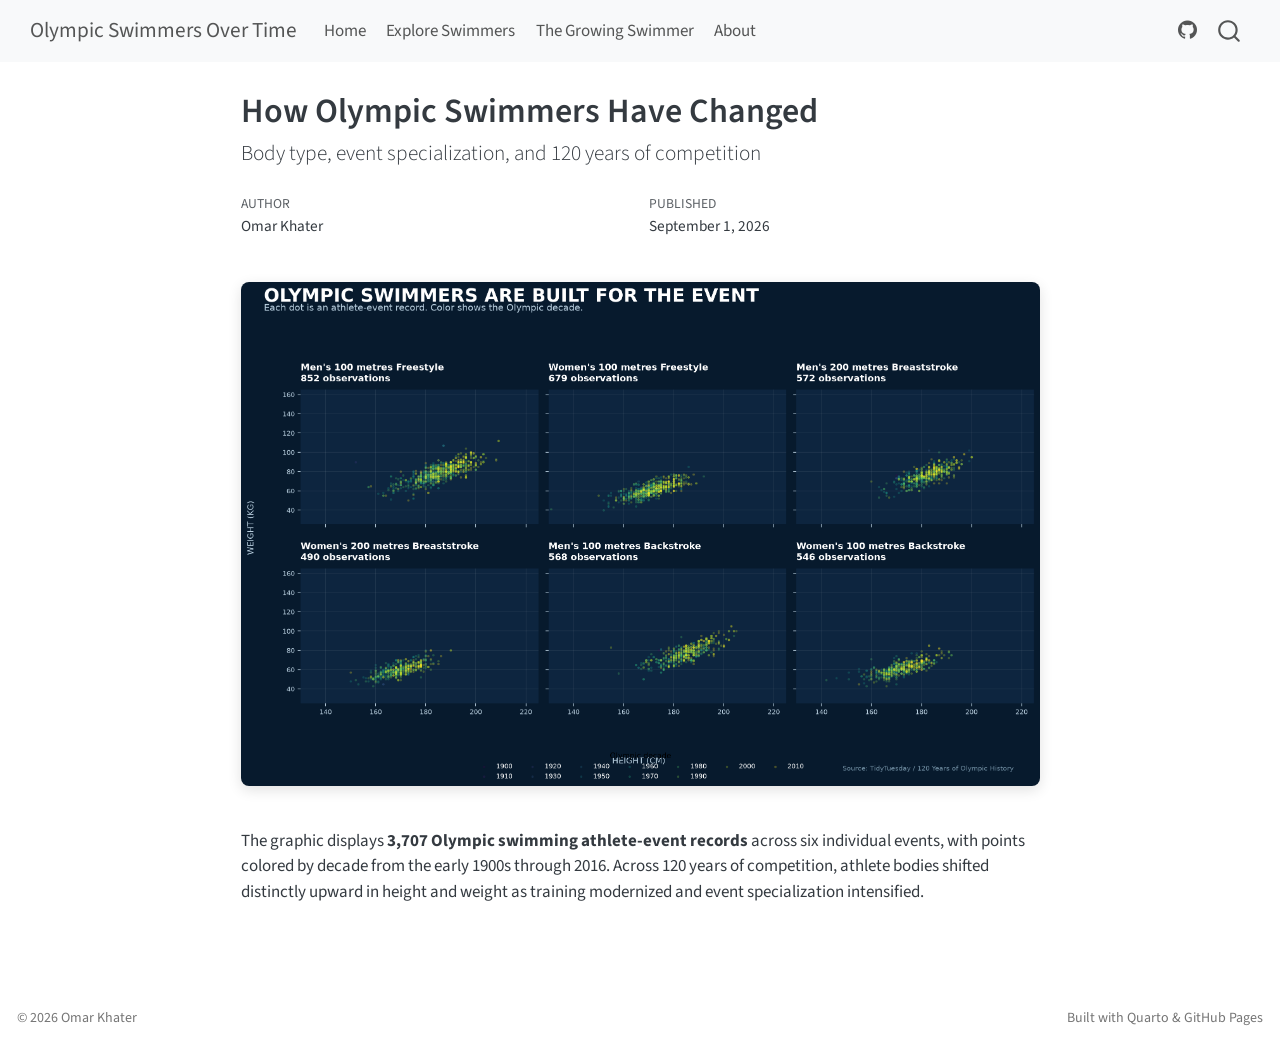
==== milestone-4/index.html @ a8e1327a "Built site for gh-pages" ====
<!DOCTYPE html>
<html xmlns="http://www.w3.org/1999/xhtml" lang="en" xml:lang="en"><head>

<meta charset="utf-8">
<meta name="generator" content="quarto-1.10.18">

<meta name="viewport" content="width=device-width, initial-scale=1.0, user-scalable=yes">

<meta name="author" content="Omar Khater">
<meta name="dcterms.date" content="2026-09-01">

<title>How Olympic Swimmers Have Changed – Olympic Swimmers Over Time</title>
<style>
/* Default styles provided by pandoc.
** See https://pandoc.org/MANUAL.html#variables-for-html for config info.
*/
span.smallcaps{font-variant: small-caps;}
div.columns{display: flex; gap: 1.5em;}
div.column{flex: auto;}
@media screen {
div.columns{gap: min(4vw, 1.5em);}
div.column{overflow-x: auto;}
}
div.hanging-indent{margin-left: 1.5em; text-indent: -1.5em;}
ul.task-list{list-style: none;}
ul.task-list li input[type="checkbox"] {
  width: 0.8em;
  margin: 0 0.8em 0.2em -1em; /* quarto-specific, see https://github.com/quarto-dev/quarto-cli/issues/4556 */ 
  vertical-align: middle;
}
</style>


<script src="../site_libs/quarto-nav/quarto-nav.js"></script>
<script src="../site_libs/quarto-nav/headroom.min.js"></script>
<script src="../site_libs/clipboard/clipboard.min.js"></script>
<script src="../site_libs/quarto-search/autocomplete.umd.js"></script>
<script src="../site_libs/quarto-search/fuse.min.js"></script>
<script src="../site_libs/quarto-search/quarto-search.js"></script>
<meta name="quarto:offset" content="../">
<script src="../site_libs/quarto-html/quarto.js" type="module"></script>
<script src="../site_libs/quarto-html/tabsets/tabsets.js" type="module"></script>
<script src="../site_libs/quarto-html/popper.min.js"></script>
<script src="../site_libs/quarto-html/tippy.umd.min.js"></script>
<script src="../site_libs/quarto-html/anchor.min.js"></script>
<link href="../site_libs/quarto-html/tippy.css" rel="stylesheet">
<link href="../site_libs/quarto-html/quarto-syntax-highlighting-64a204ab8560d761af7679ceaba22944.css" rel="stylesheet" id="quarto-text-highlighting-styles">
<script src="../site_libs/bootstrap/bootstrap.min.js"></script>
<link href="../site_libs/bootstrap/bootstrap-icons.css" rel="stylesheet">
<link href="../site_libs/bootstrap/bootstrap-3eaf8885052e939fbbbe2bfb513fc417.min.css" rel="stylesheet" append-hash="true" id="quarto-bootstrap" data-mode="light">
<script id="quarto-search-options" type="application/json">{
  "location": "navbar",
  "copy-button": false,
  "collapse-after": 3,
  "panel-placement": "end",
  "type": "overlay",
  "limit": 50,
  "keyboard-shortcut": [
    "f",
    "/",
    "s"
  ],
  "show-item-context": false,
  "language": {
    "search-no-results-text": "No results",
    "search-matching-documents-text": "matching documents",
    "search-copy-link-title": "Copy link to search",
    "search-hide-matches-text": "Hide additional matches",
    "search-more-match-text": "more match in this document",
    "search-more-matches-text": "more matches in this document",
    "search-clear-button-title": "Clear",
    "search-text-placeholder": "",
    "search-detached-cancel-button-title": "Cancel",
    "search-submit-button-title": "Submit",
    "search-label": "Search"
  }
}</script>
<style>html{ scroll-behavior: smooth; }</style>


<link rel="stylesheet" href="../styles.css">
</head>

<body class="nav-fixed fullcontent quarto-light">

<div id="quarto-search-results"></div>
  <header id="quarto-header" class="headroom fixed-top">
    <nav class="navbar navbar-expand-lg " data-bs-theme="dark">
      <div class="navbar-container container-fluid">
      <div class="navbar-brand-container mx-auto">
    <a class="navbar-brand" href="../index.html">
    <span class="navbar-title">Olympic Swimmers Over Time</span>
    </a>
  </div>
            <div id="quarto-search" class="" title="Search"></div>
          <button class="navbar-toggler" type="button" data-bs-toggle="collapse" data-bs-target="#navbarCollapse" aria-controls="navbarCollapse" role="menu" aria-expanded="false" aria-label="Toggle navigation" onclick="if (window.quartoToggleHeadroom) { window.quartoToggleHeadroom(); }">
  <span class="navbar-toggler-icon"></span>
</button>
          <div class="collapse navbar-collapse" id="navbarCollapse">
            <ul class="navbar-nav navbar-nav-scroll me-auto">
  <li class="nav-item">
    <a class="nav-link" href="../index.html"> 
<span class="menu-text">Home</span></a>
  </li>  
  <li class="nav-item">
    <a class="nav-link" href="../exploration.html"> 
<span class="menu-text">Explore Swimmers</span></a>
  </li>  
  <li class="nav-item">
    <a class="nav-link" href="../story.html"> 
<span class="menu-text">The Growing Swimmer</span></a>
  </li>  
  <li class="nav-item">
    <a class="nav-link" href="../about.html"> 
<span class="menu-text">About</span></a>
  </li>  
</ul>
            <ul class="navbar-nav navbar-nav-scroll ms-auto">
  <li class="nav-item compact">
    <a class="nav-link" href="https://github.com/okhatter28/milestone5"> <i class="bi bi-github" role="img">
</i> 
<span class="menu-text"></span></a>
  </li>  
</ul>
          </div> <!-- /navcollapse -->
            <div class="quarto-navbar-tools">
</div>
      </div> <!-- /container-fluid -->
    </nav>
</header>
<!-- content -->
<div id="quarto-content" class="quarto-container page-columns page-rows-contents page-layout-article page-navbar">
<!-- sidebar -->
<!-- margin-sidebar -->
    
<!-- main -->
<main class="content" id="quarto-document-content">

<header id="title-block-header" class="quarto-title-block default">
<div class="quarto-title">
<h1 class="title">How Olympic Swimmers Have Changed</h1>
<p class="subtitle lead">Body type, event specialization, and 120 years of competition</p>
</div>



<div class="quarto-title-meta">

    <div>
    <div class="quarto-title-meta-heading">Author</div>
    <div class="quarto-title-meta-contents">
             <p>Omar Khater </p>
          </div>
  </div>
    
    <div>
    <div class="quarto-title-meta-heading">Published</div>
    <div class="quarto-title-meta-contents">
      <p class="date">September 1, 2026</p>
    </div>
  </div>
  
    
  </div>
  


</header>


<p><img src="figures/olympic_profiles.png" class="img-fluid"></p>
<p>The graphic displays <strong>3,707 Olympic swimming athlete-event records</strong> across six individual events, with points colored by decade from the early 1900s through 2016. Across 120 years of competition, athlete bodies shifted distinctly upward in height and weight as training modernized and event specialization intensified.</p>



</main> <!-- /main -->
<script id="quarto-html-after-body" type="application/javascript">
  window.document.addEventListener("DOMContentLoaded", function (event) {
    const icon = "";
    const anchorJS = new window.AnchorJS();
    anchorJS.options = {
      placement: 'right',
      icon: icon
    };
    anchorJS.add('.anchored');
    const isCodeAnnotation = (el) => {
      for (const clz of el.classList) {
        if (clz.startsWith('code-annotation-')) {                     
          return true;
        }
      }
      return false;
    }
    const onCopySuccess = function(e) {
      // button target
      const button = e.trigger;
      // don't keep focus
      button.blur();
      // flash "checked"
      button.classList.add('code-copy-button-checked');
      var currentTitle = button.getAttribute("title");
      button.setAttribute("title", "Copied!");
      let tooltip;
      if (window.bootstrap) {
        button.setAttribute("data-bs-toggle", "tooltip");
        button.setAttribute("data-bs-placement", "left");
        button.setAttribute("data-bs-title", "Copied!");
        tooltip = new bootstrap.Tooltip(button, 
          { trigger: "manual", 
            customClass: "code-copy-button-tooltip",
            offset: [0, -8]});
        tooltip.show();    
      }
      setTimeout(function() {
        if (tooltip) {
          tooltip.hide();
          button.removeAttribute("data-bs-title");
          button.removeAttribute("data-bs-toggle");
          button.removeAttribute("data-bs-placement");
        }
        button.setAttribute("title", currentTitle);
        button.classList.remove('code-copy-button-checked');
      }, 1000);
      // clear code selection
      e.clearSelection();
    }
    const getTextToCopy = function(trigger) {
      const outerScaffold = trigger.parentElement.cloneNode(true);
      const codeEl = outerScaffold.querySelector('code');
      for (const childEl of codeEl.children) {
        if (isCodeAnnotation(childEl)) {
          childEl.remove();
        }
      }
      return codeEl.innerText;
    }
    const clipboard = new window.ClipboardJS('.code-copy-button:not([data-in-quarto-modal])', {
      text: getTextToCopy
    });
    clipboard.on('success', onCopySuccess);
    if (window.document.getElementById('quarto-embedded-source-code-modal')) {
      const clipboardModal = new window.ClipboardJS('.code-copy-button[data-in-quarto-modal]', {
        text: getTextToCopy,
        container: window.document.getElementById('quarto-embedded-source-code-modal')
      });
      clipboardModal.on('success', onCopySuccess);
    }
      var localhostRegex = new RegExp(/^(?:http|https):\/\/localhost\:?[0-9]*\//);
      var mailtoRegex = new RegExp(/^mailto:/);
        var filterRegex = new RegExp('/' + window.location.host + '/');
      var isInternal = (href) => {
          return filterRegex.test(href) || localhostRegex.test(href) || mailtoRegex.test(href);
      }
      // Inspect non-navigation links and adorn them if external
     var links = window.document.querySelectorAll('a[href]:not(.nav-link):not(.navbar-brand):not(.toc-action):not(.sidebar-link):not(.sidebar-item-toggle):not(.pagination-link):not(.no-external):not([aria-hidden]):not(.dropdown-item):not(.quarto-navigation-tool):not(.about-link)');
      for (var i=0; i<links.length; i++) {
        const link = links[i];
        if (!isInternal(link.href)) {
          // undo the damage that might have been done by quarto-nav.js in the case of
          // links that we want to consider external
          if (link.dataset.originalHref !== undefined) {
            link.href = link.dataset.originalHref;
          }
        }
      }
    function tippyHover(el, contentFn, onTriggerFn, onUntriggerFn) {
      const config = {
        allowHTML: true,
        maxWidth: 500,
        delay: 100,
        arrow: false,
        appendTo: function(el) {
            return el.parentElement;
        },
        interactive: true,
        interactiveBorder: 10,
        theme: 'quarto',
        placement: 'bottom-start',
      };
      if (contentFn) {
        config.content = contentFn;
      }
      if (onTriggerFn) {
        config.onTrigger = onTriggerFn;
      }
      if (onUntriggerFn) {
        config.onUntrigger = onUntriggerFn;
      }
      window.tippy(el, config); 
    }
    const noterefs = window.document.querySelectorAll('a[role="doc-noteref"]');
    for (var i=0; i<noterefs.length; i++) {
      const ref = noterefs[i];
      tippyHover(ref, function() {
        // use id or data attribute instead here
        let href = ref.getAttribute('data-footnote-href') || ref.getAttribute('href');
        try { href = new URL(href).hash; } catch {}
        const id = href.replace(/^#\/?/, "");
        const note = window.document.getElementById(id);
        if (note) {
          return note.innerHTML;
        } else {
          return "";
        }
      });
    }
    const xrefs = window.document.querySelectorAll('a.quarto-xref');
    const processXRef = (id, note) => {
      // Strip column container classes
      const stripColumnClz = (el) => {
        el.classList.remove("page-full", "page-columns");
        if (el.children) {
          for (const child of el.children) {
            stripColumnClz(child);
          }
        }
      }
      stripColumnClz(note)
      if (id === null || id.startsWith('sec-')) {
        // Special case sections, only their first couple elements
        const container = document.createElement("div");
        if (note.children && note.children.length > 2) {
          container.appendChild(note.children[0].cloneNode(true));
          for (let i = 1; i < note.children.length; i++) {
            const child = note.children[i];
            if (child.tagName === "P" && child.innerText === "") {
              continue;
            } else {
              container.appendChild(child.cloneNode(true));
              break;
            }
          }
          if (window.Quarto?.typesetMath) {
            window.Quarto.typesetMath(container);
          }
          return container.innerHTML
        } else {
          if (window.Quarto?.typesetMath) {
            window.Quarto.typesetMath(note);
          }
          return note.innerHTML;
        }
      } else {
        // Remove any anchor links if they are present
        const anchorLink = note.querySelector('a.anchorjs-link');
        if (anchorLink) {
          anchorLink.remove();
        }
        if (window.Quarto?.typesetMath) {
          window.Quarto.typesetMath(note);
        }
        if (note.classList.contains("callout")) {
          return note.outerHTML;
        } else {
          return note.innerHTML;
        }
      }
    }
    for (var i=0; i<xrefs.length; i++) {
      const xref = xrefs[i];
      tippyHover(xref, undefined, function(instance) {
        instance.disable();
        let url = xref.getAttribute('href');
        let hash = undefined; 
        if (url.startsWith('#')) {
          hash = url;
        } else {
          try { hash = new URL(url).hash; } catch {}
        }
        if (hash) {
          const id = hash.replace(/^#\/?/, "");
          const note = window.document.getElementById(id);
          if (note !== null) {
            try {
              const html = processXRef(id, note.cloneNode(true));
              instance.setContent(html);
            } finally {
              instance.enable();
              instance.show();
            }
          } else {
            // See if we can fetch this
            fetch(url.split('#')[0])
            .then(res => res.text())
            .then(html => {
              const parser = new DOMParser();
              const htmlDoc = parser.parseFromString(html, "text/html");
              const note = htmlDoc.getElementById(id);
              if (note !== null) {
                const html = processXRef(id, note);
                instance.setContent(html);
              } 
            }).finally(() => {
              instance.enable();
              instance.show();
            });
          }
        } else {
          // See if we can fetch a full url (with no hash to target)
          // This is a special case and we should probably do some content thinning / targeting
          fetch(url)
          .then(res => res.text())
          .then(html => {
            const parser = new DOMParser();
            const htmlDoc = parser.parseFromString(html, "text/html");
            const note = htmlDoc.querySelector('main.content');
            if (note !== null) {
              // This should only happen for chapter cross references
              // (since there is no id in the URL)
              // remove the first header
              if (note.children.length > 0 && note.children[0].tagName === "HEADER") {
                note.children[0].remove();
              }
              const html = processXRef(null, note);
              instance.setContent(html);
            } 
          }).finally(() => {
            instance.enable();
            instance.show();
          });
        }
      }, function(instance) {
      });
    }
        let selectedAnnoteEl;
        const selectorForAnnotation = ( cell, annotation) => {
          let cellAttr = 'data-code-cell="' + cell + '"';
          let lineAttr = 'data-code-annotation="' +  annotation + '"';
          const selector = 'span[' + cellAttr + '][' + lineAttr + ']';
          return selector;
        }
        const selectCodeLines = (annoteEl) => {
          const doc = window.document;
          const targetCell = annoteEl.getAttribute("data-target-cell");
          const targetAnnotation = annoteEl.getAttribute("data-target-annotation");
          const annoteSpan = window.document.querySelector(selectorForAnnotation(targetCell, targetAnnotation));
          const lines = annoteSpan.getAttribute("data-code-lines").split(",");
          const lineIds = lines.map((line) => {
            return targetCell + "-" + line;
          })
          let top = null;
          let height = null;
          let parent = null;
          if (lineIds.length > 0) {
              //compute the position of the single el (top and bottom and make a div)
              const el = window.document.getElementById(lineIds[0]);
              top = el.offsetTop;
              height = el.offsetHeight;
              parent = el.parentElement.parentElement;
            if (lineIds.length > 1) {
              const lastEl = window.document.getElementById(lineIds[lineIds.length - 1]);
              const bottom = lastEl.offsetTop + lastEl.offsetHeight;
              height = bottom - top;
            }
            if (top !== null && height !== null && parent !== null) {
              // cook up a div (if necessary) and position it 
              let div = window.document.getElementById("code-annotation-line-highlight");
              if (div === null) {
                div = window.document.createElement("div");
                div.setAttribute("id", "code-annotation-line-highlight");
                div.style.position = 'absolute';
                parent.appendChild(div);
              }
              div.style.top = top - 2 + "px";
              div.style.height = height + 4 + "px";
              div.style.left = 0;
              let gutterDiv = window.document.getElementById("code-annotation-line-highlight-gutter");
              if (gutterDiv === null) {
                gutterDiv = window.document.createElement("div");
                gutterDiv.setAttribute("id", "code-annotation-line-highlight-gutter");
                gutterDiv.style.position = 'absolute';
                const codeCell = window.document.getElementById(targetCell);
                const gutter = codeCell.querySelector('.code-annotation-gutter');
                gutter.appendChild(gutterDiv);
              }
              gutterDiv.style.top = top - 2 + "px";
              gutterDiv.style.height = height + 4 + "px";
            }
            selectedAnnoteEl = annoteEl;
          }
        };
        const unselectCodeLines = () => {
          const elementsIds = ["code-annotation-line-highlight", "code-annotation-line-highlight-gutter"];
          elementsIds.forEach((elId) => {
            const div = window.document.getElementById(elId);
            if (div) {
              div.remove();
            }
          });
          selectedAnnoteEl = undefined;
        };
          // Handle positioning of the toggle
      window.addEventListener(
        "resize",
        throttle(() => {
          elRect = undefined;
          if (selectedAnnoteEl) {
            selectCodeLines(selectedAnnoteEl);
          }
        }, 10)
      );
      function throttle(fn, ms) {
      let throttle = false;
      let timer;
        return (...args) => {
          if(!throttle) { // first call gets through
              fn.apply(this, args);
              throttle = true;
          } else { // all the others get throttled
              if(timer) clearTimeout(timer); // cancel #2
              timer = setTimeout(() => {
                fn.apply(this, args);
                timer = throttle = false;
              }, ms);
          }
        };
      }
        // Attach click handler to the DT
        const annoteDls = window.document.querySelectorAll('dt[data-target-cell]');
        for (const annoteDlNode of annoteDls) {
          annoteDlNode.addEventListener('click', (event) => {
            const clickedEl = event.target;
            if (clickedEl !== selectedAnnoteEl) {
              unselectCodeLines();
              const activeEl = window.document.querySelector('dt[data-target-cell].code-annotation-active');
              if (activeEl) {
                activeEl.classList.remove('code-annotation-active');
              }
              selectCodeLines(clickedEl);
              clickedEl.classList.add('code-annotation-active');
            } else {
              // Unselect the line
              unselectCodeLines();
              clickedEl.classList.remove('code-annotation-active');
            }
          });
        }
    const findCites = (el) => {
      const parentEl = el.parentElement;
      if (parentEl) {
        const cites = parentEl.dataset.cites;
        if (cites) {
          return {
            el,
            cites: cites.split(' ')
          };
        } else {
          return findCites(el.parentElement)
        }
      } else {
        return undefined;
      }
    };
    var bibliorefs = window.document.querySelectorAll('a[role="doc-biblioref"]');
    for (var i=0; i<bibliorefs.length; i++) {
      const ref = bibliorefs[i];
      const citeInfo = findCites(ref);
      if (citeInfo) {
        tippyHover(citeInfo.el, function() {
          var popup = window.document.createElement('div');
          citeInfo.cites.forEach(function(cite) {
            var citeDiv = window.document.createElement('div');
            citeDiv.classList.add('hanging-indent');
            citeDiv.classList.add('csl-entry');
            var biblioDiv = window.document.getElementById('ref-' + cite);
            if (biblioDiv) {
              citeDiv.innerHTML = biblioDiv.innerHTML;
            }
            popup.appendChild(citeDiv);
          });
          return popup.innerHTML;
        });
      }
    }
  });
  </script>
</div> <!-- /content -->
<footer class="footer">
  <div class="nav-footer">
    <div class="nav-footer-left">
<p>© 2026 Omar Khater</p>
</div>   
    <div class="nav-footer-center">
      &nbsp;
    </div>
    <div class="nav-footer-right">
<p>Built with Quarto &amp; GitHub Pages</p>
</div>
  </div>
</footer>




<script src="../site_libs/quarto-html/zenscroll-min.js"></script>
</body></html>
---- site_libs/quarto-html/tippy.css ----
.tippy-box[data-animation=fade][data-state=hidden]{opacity:0}[data-tippy-root]{max-width:calc(100vw - 10px)}.tippy-box{position:relative;background-color:#333;color:#fff;border-radius:4px;font-size:14px;line-height:1.4;white-space:normal;outline:0;transition-property:transform,visibility,opacity}.tippy-box[data-placement^=top]>.tippy-arrow{bottom:0}.tippy-box[data-placement^=top]>.tippy-arrow:before{bottom:-7px;left:0;border-width:8px 8px 0;border-top-color:initial;transform-origin:center top}.tippy-box[data-placement^=bottom]>.tippy-arrow{top:0}.tippy-box[data-placement^=bottom]>.tippy-arrow:before{top:-7px;left:0;border-width:0 8px 8px;border-bottom-color:initial;transform-origin:center bottom}.tippy-box[data-placement^=left]>.tippy-arrow{right:0}.tippy-box[data-placement^=left]>.tippy-arrow:before{border-width:8px 0 8px 8px;border-left-color:initial;right:-7px;transform-origin:center left}.tippy-box[data-placement^=right]>.tippy-arrow{left:0}.tippy-box[data-placement^=right]>.tippy-arrow:before{left:-7px;border-width:8px 8px 8px 0;border-right-color:initial;transform-origin:center right}.tippy-box[data-inertia][data-state=visible]{transition-timing-function:cubic-bezier(.54,1.5,.38,1.11)}.tippy-arrow{width:16px;height:16px;color:#333}.tippy-arrow:before{content:"";position:absolute;border-color:transparent;border-style:solid}.tippy-content{position:relative;padding:5px 9px;z-index:1}
---- site_libs/quarto-html/quarto-syntax-highlighting-64a204ab8560d761af7679ceaba22944.css ----
/* quarto syntax highlight colors */
:root {
  --quarto-hl-ot-color: #003B4F;
  --quarto-hl-at-color: #657422;
  --quarto-hl-ss-color: #20794D;
  --quarto-hl-an-color: #5E5E5E;
  --quarto-hl-fu-color: #4758AB;
  --quarto-hl-st-color: #20794D;
  --quarto-hl-cf-color: #003B4F;
  --quarto-hl-op-color: #5E5E5E;
  --quarto-hl-er-color: #AD0000;
  --quarto-hl-bn-color: #AD0000;
  --quarto-hl-al-color: #AD0000;
  --quarto-hl-va-color: #111111;
  --quarto-hl-bu-color: inherit;
  --quarto-hl-ex-color: inherit;
  --quarto-hl-pp-color: #AD0000;
  --quarto-hl-in-color: #5E5E5E;
  --quarto-hl-vs-color: #20794D;
  --quarto-hl-wa-color: #5E5E5E;
  --quarto-hl-do-color: #5E5E5E;
  --quarto-hl-im-color: #00769E;
  --quarto-hl-ch-color: #20794D;
  --quarto-hl-dt-color: #AD0000;
  --quarto-hl-fl-color: #AD0000;
  --quarto-hl-co-color: #5E5E5E;
  --quarto-hl-cv-color: #5E5E5E;
  --quarto-hl-cn-color: #8f5902;
  --quarto-hl-sc-color: #5E5E5E;
  --quarto-hl-dv-color: #AD0000;
  --quarto-hl-kw-color: #003B4F;
}

/* other quarto variables */
:root {
  --quarto-font-monospace: SFMono-Regular, Menlo, Monaco, Consolas, "Liberation Mono", "Courier New", monospace;
}

/* syntax highlight based on Pandoc's rules */
pre > code.sourceCode > span {
  color: #003B4F;
}

code.sourceCode > span {
  color: #003B4F;
}

div.sourceCode,
div.sourceCode pre.sourceCode {
  color: #003B4F;
}

/* Normal */
code span {
  color: #003B4F;
}

/* Alert */
code span.al {
  color: #AD0000;
  font-style: inherit;
}

/* Annotation */
code span.an {
  color: #5E5E5E;
  font-style: inherit;
}

/* Attribute */
code span.at {
  color: #657422;
  font-style: inherit;
}

/* BaseN */
code span.bn {
  color: #AD0000;
  font-style: inherit;
}

/* BuiltIn */
code span.bu {
  font-style: inherit;
}

/* ControlFlow */
code span.cf {
  color: #003B4F;
  font-weight: bold;
  font-style: inherit;
}

/* Char */
code span.ch {
  color: #20794D;
  font-style: inherit;
}

/* Constant */
code span.cn {
  color: #8f5902;
  font-style: inherit;
}

/* Comment */
code span.co {
  color: #5E5E5E;
  font-style: inherit;
}

/* CommentVar */
code span.cv {
  color: #5E5E5E;
  font-style: italic;
}

/* Documentation */
code span.do {
  color: #5E5E5E;
  font-style: italic;
}

/* DataType */
code span.dt {
  color: #AD0000;
  font-style: inherit;
}

/* DecVal */
code span.dv {
  color: #AD0000;
  font-style: inherit;
}

/* Error */
code span.er {
  color: #AD0000;
  font-style: inherit;
}

/* Extension */
code span.ex {
  font-style: inherit;
}

/* Float */
code span.fl {
  color: #AD0000;
  font-style: inherit;
}

/* Function */
code span.fu {
  color: #4758AB;
  font-style: inherit;
}

/* Import */
code span.im {
  color: #00769E;
  font-style: inherit;
}

/* Information */
code span.in {
  color: #5E5E5E;
  font-style: inherit;
}

/* Keyword */
code span.kw {
  color: #003B4F;
  font-weight: bold;
  font-style: inherit;
}

/* Operator */
code span.op {
  color: #5E5E5E;
  font-style: inherit;
}

/* Other */
code span.ot {
  color: #003B4F;
  font-style: inherit;
}

/* Preprocessor */
code span.pp {
  color: #AD0000;
  font-style: inherit;
}

/* SpecialChar */
code span.sc {
  color: #5E5E5E;
  font-style: inherit;
}

/* SpecialString */
code span.ss {
  color: #20794D;
  font-style: inherit;
}

/* String */
code span.st {
  color: #20794D;
  font-style: inherit;
}

/* Variable */
code span.va {
  color: #111111;
  font-style: inherit;
}

/* VerbatimString */
code span.vs {
  color: #20794D;
  font-style: inherit;
}

/* Warning */
code span.wa {
  color: #5E5E5E;
  font-style: italic;
}

.prevent-inlining {
  content: "</";
}

/*# sourceMappingURL=9d8d5bb603a83b8298b89080a598c93b.css.map */
---- styles.css ----
/* Modern responsive styling */

img {
  max-width: 100%;
  height: auto;
  border-radius: 8px;
  box-shadow: 0 4px 14px rgba(0, 0, 0, 0.12);
  margin: 1.5rem 0;
}

.table {
  margin-top: 1rem;
  margin-bottom: 2rem;
}

.callout {
  border-radius: 6px;
  box-shadow: 0 2px 6px rgba(0, 0, 0, 0.05);
}
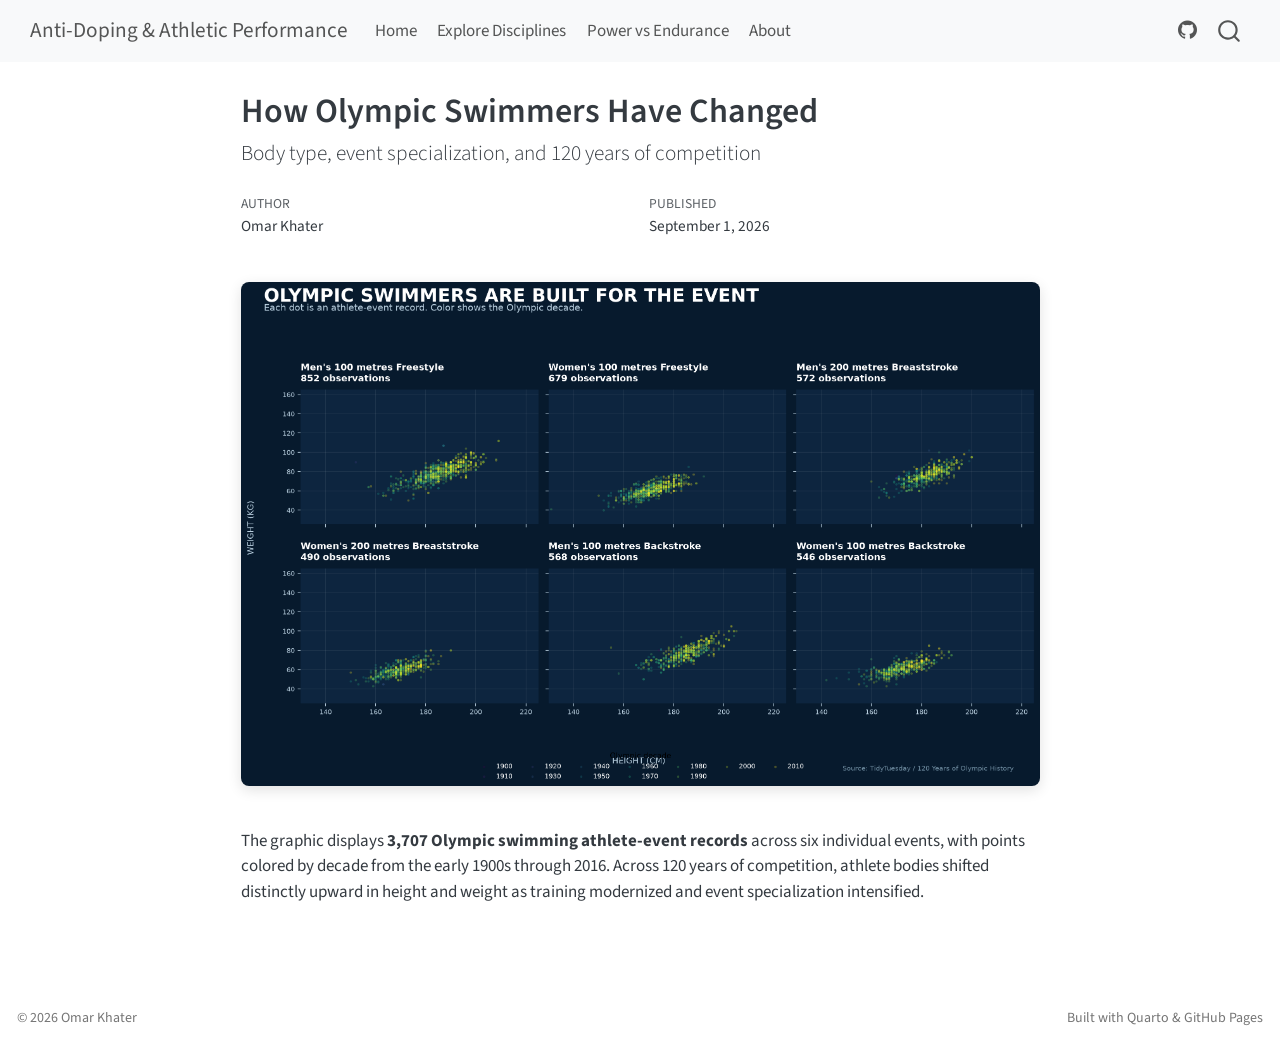
==== commit ac130209: "Built site for gh-pages" ====
--- a/milestone-4/index.html
+++ b/milestone-4/index.html
@@ -9,7 +9,7 @@
 <meta name="author" content="Omar Khater">
 <meta name="dcterms.date" content="2026-09-01">
 
-<title>How Olympic Swimmers Have Changed – Olympic Swimmers Over Time</title>
+<title>How Olympic Swimmers Have Changed – Anti-Doping &amp; Athletic Performance</title>
 <style>
 /* Default styles provided by pandoc.
 ** See https://pandoc.org/MANUAL.html#variables-for-html for config info.
@@ -89,7 +89,7 @@
       <div class="navbar-container container-fluid">
       <div class="navbar-brand-container mx-auto">
     <a class="navbar-brand" href="../index.html">
-    <span class="navbar-title">Olympic Swimmers Over Time</span>
+    <span class="navbar-title">Anti-Doping &amp; Athletic Performance</span>
     </a>
   </div>
             <div id="quarto-search" class="" title="Search"></div>
@@ -104,11 +104,11 @@
   </li>  
   <li class="nav-item">
     <a class="nav-link" href="../exploration.html"> 
-<span class="menu-text">Explore Swimmers</span></a>
+<span class="menu-text">Explore Disciplines</span></a>
   </li>  
   <li class="nav-item">
     <a class="nav-link" href="../story.html"> 
-<span class="menu-text">The Growing Swimmer</span></a>
+<span class="menu-text">Power vs Endurance</span></a>
   </li>  
   <li class="nav-item">
     <a class="nav-link" href="../about.html"> 
@@ -247,7 +247,7 @@
     }
       var localhostRegex = new RegExp(/^(?:http|https):\/\/localhost\:?[0-9]*\//);
       var mailtoRegex = new RegExp(/^mailto:/);
-        var filterRegex = new RegExp('/' + window.location.host + '/');
+        var filterRegex = new RegExp("https:\/\/okhatter28\.github\.io\/milestone5\/");
       var isInternal = (href) => {
           return filterRegex.test(href) || localhostRegex.test(href) || mailtoRegex.test(href);
       }
